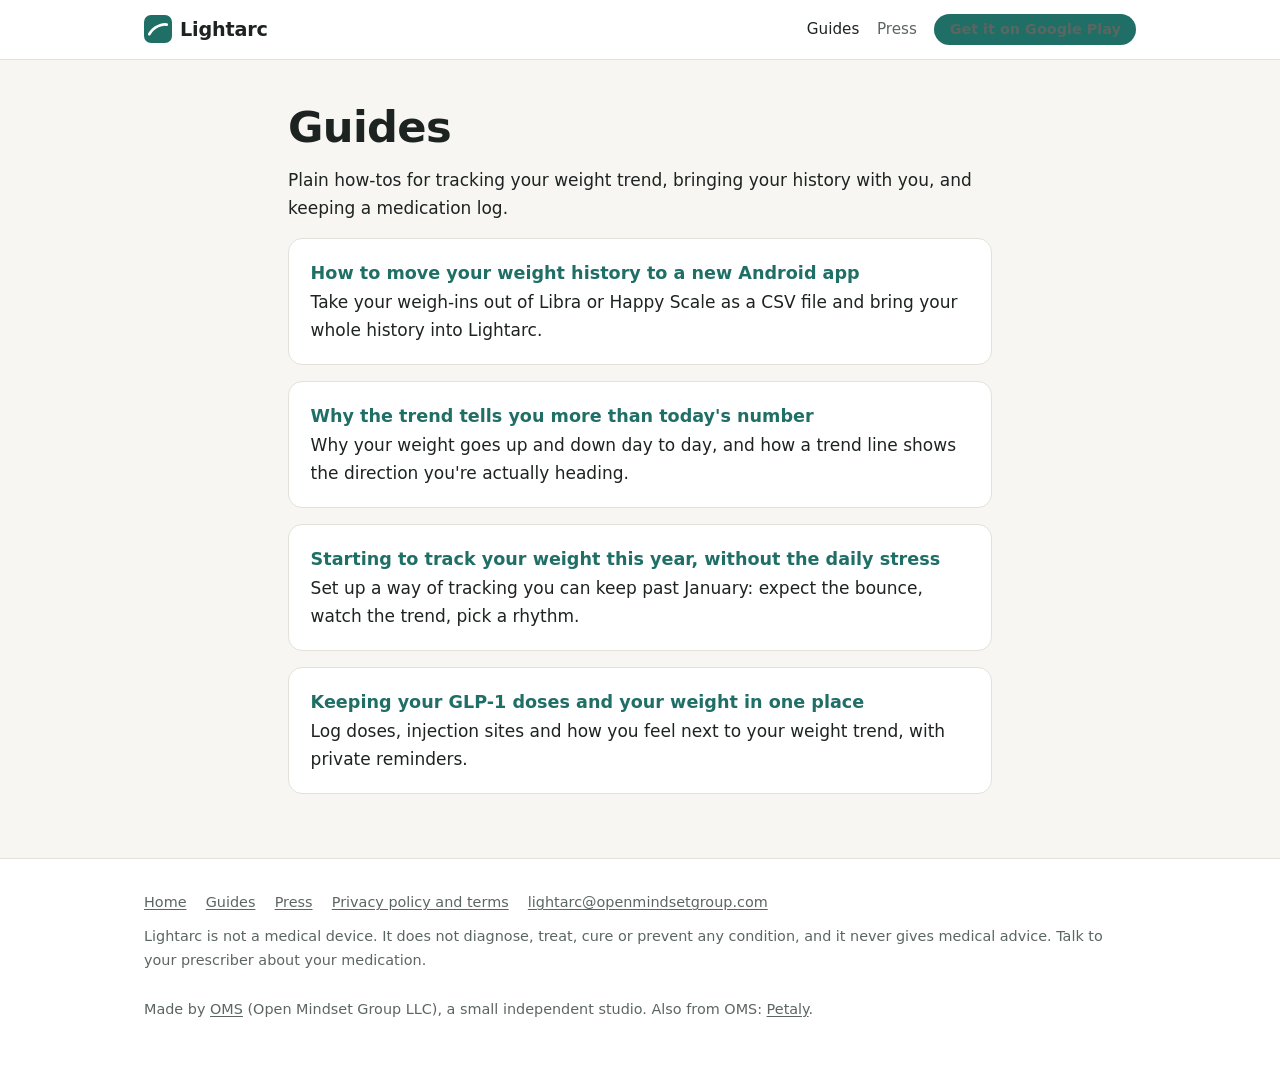
==== guides/index.html @ 8debecb7 "Lightarc site: home, four guides, press kit, CNAME for lightarc.app Plain HTML and CSS for GitHub Pa" ====
<!doctype html>
<html lang="en">
<head>
  <meta charset="utf-8">
  <meta name="viewport" content="width=device-width, initial-scale=1">
  <title>Guides | Lightarc</title>
  <meta name="description" content="How-tos for tracking your weight trend, moving your weight history to Android, and logging GLP-1 doses.">
  <link rel="canonical" href="https://lightarc.app/guides/">
  <meta property="og:type" content="website">
  <meta property="og:site_name" content="Lightarc">
  <meta property="og:title" content="Guides | Lightarc">
  <meta property="og:description" content="How-tos for tracking your weight trend, moving your weight history to Android, and logging GLP-1 doses.">
  <meta property="og:url" content="https://lightarc.app/guides/">
  <meta name="theme-color" content="#1f6f66">
  <link rel="icon" href="/assets/favicon.svg" type="image/svg+xml">
  <link rel="stylesheet" href="/assets/style.css">
</head>
<body>
  <a class="skip" href="#main">Skip to content</a>
  <header class="site-header">
    <div class="inner">
      <a class="wordmark" href="/"><svg viewBox="0 0 32 32" aria-hidden="true"><rect width="32" height="32" rx="8" fill="var(--accent)"/><path d="M6 22c5-9 15-12 20-11" fill="none" stroke="var(--on-accent)" stroke-width="3" stroke-linecap="round"/></svg>Lightarc</a>
      <nav class="site-nav" aria-label="Main">
        <a href="/guides/" aria-current="page">Guides</a>
        <a href="/press/">Press</a>
        <a class="button small" href="https://play.google.com/store/apps/details?id=com.omsgroup.lightarc">Get it on Google Play</a>
      </nav>
    </div>
  </header>
  <main id="main">
    <article class="article">
      <div class="wrap">
        <h1>Guides</h1>
        <p class="lede">Plain how-tos for tracking your weight trend, bringing your history with you, and keeping a medication log.</p>
        <ul class="guide-list">
          <li class="card"><a class="title" href="/guides/move-weight-history-to-android/">How to move your weight history to a new Android app</a><p>Take your weigh-ins out of Libra or Happy Scale as a CSV file and bring your whole history into Lightarc.</p></li>
          <li class="card"><a class="title" href="/guides/trend-vs-daily-number/">Why the trend tells you more than today&#x27;s number</a><p>Why your weight goes up and down day to day, and how a trend line shows the direction you&#x27;re actually heading.</p></li>
          <li class="card"><a class="title" href="/guides/new-year-tracking-start/">Starting to track your weight this year, without the daily stress</a><p>Set up a way of tracking you can keep past January: expect the bounce, watch the trend, pick a rhythm.</p></li>
          <li class="card"><a class="title" href="/guides/glp1-doses-and-weight-one-chart/">Keeping your GLP-1 doses and your weight in one place</a><p>Log doses, injection sites and how you feel next to your weight trend, with private reminders.</p></li>
        </ul>
      </div>
    </article>
  </main>
  <footer class="site-footer">
    <div class="wrap-wide">
      <nav aria-label="Footer">
        <a href="/">Home</a>
        <a href="/guides/">Guides</a>
        <a href="/press/">Press</a>
        <a href="https://openmindsetgroup.com/lightarc_terms.html">Privacy policy and terms</a>
        <a href="mailto:lightarc@openmindsetgroup.com">lightarc@openmindsetgroup.com</a>
      </nav>
      <p>Lightarc is not a medical device. It does not diagnose, treat, cure or prevent any condition, and it never gives medical advice. Talk to your prescriber about your medication.</p>
      <p>Made by <a href="https://openmindsetgroup.com">OMS</a> (Open Mindset Group LLC), a small independent studio. Also from OMS: <a href="https://petaly.app">Petaly</a>.</p>
    </div>
  </footer>
</body>
</html>
---- assets/style.css ----
/* Lightarc site styles. No build step, no external fonts. */

:root {
  --bg: #f7f6f2;
  --surface: #ffffff;
  --text: #1d2321;
  --muted: #5b6662;
  --line: #e3e1da;
  --accent: #1f6f66;
  --accent-strong: #165850;
  --accent-soft: #e2efec;
  --on-accent: #ffffff;
  --dot: #b9c4c0;
  --radius: 14px;
  --max: 46rem;
  --wide: 64rem;
  color-scheme: light dark;
}

@media (prefers-color-scheme: dark) {
  :root {
    --bg: #121615;
    --surface: #1a201e;
    --text: #e8ecea;
    --muted: #a3aeaa;
    --line: #2b3431;
    --accent: #6fc2b5;
    --accent-strong: #8fd3c8;
    --accent-soft: #1d2f2c;
    --on-accent: #0d1a18;
    --dot: #4b5753;
  }
}

* { box-sizing: border-box; }

html { -webkit-text-size-adjust: 100%; }

body {
  margin: 0;
  background: var(--bg);
  color: var(--text);
  font: 17px/1.65 system-ui, -apple-system, "Segoe UI", Roboto, "Helvetica Neue", Arial, sans-serif;
}

a { color: var(--accent); text-underline-offset: 0.15em; }
a:hover { color: var(--accent-strong); }

img, svg { max-width: 100%; height: auto; }

.skip {
  position: absolute; left: -999px; top: 0;
  background: var(--surface); padding: 0.5rem 1rem;
}
.skip:focus { left: 1rem; }

/* Header */
.site-header {
  border-bottom: 1px solid var(--line);
  background: var(--surface);
}
.site-header .inner {
  max-width: var(--wide); margin: 0 auto; padding: 0.85rem 1rem;
  display: flex; align-items: center; gap: 1rem; flex-wrap: wrap;
}
.wordmark {
  font-weight: 700; font-size: 1.2rem; letter-spacing: -0.01em;
  color: var(--text); text-decoration: none; margin-right: auto;
  display: inline-flex; align-items: center; gap: 0.5rem;
}
.wordmark svg { width: 28px; height: 28px; }
.site-nav { display: flex; gap: 1.1rem; align-items: center; flex-wrap: wrap; }
.site-nav a { color: var(--muted); text-decoration: none; font-size: 0.95rem; }
.site-nav a:hover, .site-nav a[aria-current="page"] { color: var(--text); }

/* Buttons */
.button {
  display: inline-block; background: var(--accent); color: var(--on-accent);
  text-decoration: none; font-weight: 600; border-radius: 999px;
  padding: 0.7rem 1.3rem; line-height: 1.2;
}
.button:hover { background: var(--accent-strong); color: var(--on-accent); }
.button.small { padding: 0.45rem 0.95rem; font-size: 0.9rem; }

/* Layout */
main { display: block; }
.wrap { max-width: var(--max); margin: 0 auto; padding: 0 1rem; }
.wrap-wide { max-width: var(--wide); margin: 0 auto; padding: 0 1rem; }

h1, h2, h3 { line-height: 1.25; letter-spacing: -0.015em; }
h1 { font-size: clamp(1.9rem, 5vw, 2.7rem); margin: 0 0 0.75rem; }
h2 { font-size: 1.35rem; margin: 2.2rem 0 0.6rem; }
h3 { font-size: 1.1rem; margin: 1.6rem 0 0.4rem; }
p, ul, ol { margin: 0 0 1rem; }
li { margin-bottom: 0.35rem; }

/* Home hero */
.hero { padding: 3.5rem 0 2.5rem; }
.hero .wrap-wide { display: grid; gap: 2rem; align-items: center; }
@media (min-width: 820px) {
  .hero .wrap-wide { grid-template-columns: 1.1fr 1fr; }
}
.hero .lede { font-size: 1.15rem; color: var(--muted); max-width: 34rem; }
.hero .badges { display: flex; flex-wrap: wrap; gap: 0.5rem; margin: 1.25rem 0 1.5rem; padding: 0; list-style: none; }
.hero .badges li {
  margin: 0; background: var(--accent-soft); color: var(--text);
  border-radius: 999px; padding: 0.25rem 0.8rem; font-size: 0.9rem;
}
.trend-art {
  background: var(--surface); border: 1px solid var(--line);
  border-radius: var(--radius); padding: 1.25rem;
}
.trend-art .dots circle { fill: var(--dot); }
.trend-art .line { fill: none; stroke: var(--accent); stroke-width: 4; stroke-linecap: round; }
.trend-art figcaption { color: var(--muted); font-size: 0.85rem; margin-top: 0.5rem; }

/* Feature grid */
.features { padding: 1rem 0 2.5rem; }
.grid { display: grid; gap: 1rem; }
@media (min-width: 720px) { .grid { grid-template-columns: repeat(2, 1fr); } }
.card {
  background: var(--surface); border: 1px solid var(--line);
  border-radius: var(--radius); padding: 1.25rem 1.35rem;
}
.card h2, .card h3 { margin-top: 0; font-size: 1.15rem; }
.card ul { padding-left: 1.15rem; margin-bottom: 0; }
.card p:last-child { margin-bottom: 0; }
.card a.more { font-weight: 600; text-decoration: none; }

.band { padding: 2.5rem 0; border-top: 1px solid var(--line); }
.center { text-align: center; }
.note { color: var(--muted); font-size: 0.92rem; }

/* Articles (guides, press) */
.article { padding: 2.5rem 0 3rem; }
.article .crumbs { font-size: 0.9rem; color: var(--muted); margin-bottom: 1rem; }
.article .crumbs a { color: var(--muted); }
.article table { border-collapse: collapse; width: 100%; margin: 0 0 1.25rem; font-size: 0.95rem; }
.article th, .article td { border-bottom: 1px solid var(--line); padding: 0.55rem 0.5rem; text-align: left; vertical-align: top; }
.article td:first-child { color: var(--muted); white-space: nowrap; }
.article code { background: var(--accent-soft); padding: 0.05rem 0.35rem; border-radius: 6px; font-size: 0.92em; }
.article .cta { margin: 1.5rem 0 0; }
.article blockquote {
  margin: 0 0 1rem; padding: 0.25rem 1rem; border-left: 3px solid var(--accent);
  color: var(--muted);
}
.article td { overflow-wrap: anywhere; }

.guide-list { list-style: none; padding: 0; display: grid; gap: 1rem; }
.guide-list li { margin: 0; }
.guide-list a.title { font-weight: 600; font-size: 1.1rem; text-decoration: none; }

/* Footer */
.site-footer { border-top: 1px solid var(--line); background: var(--surface); padding: 2rem 0; font-size: 0.9rem; color: var(--muted); }
.site-footer .wrap-wide { display: grid; gap: 0.6rem; }
.site-footer a { color: var(--muted); }
.site-footer nav { display: flex; flex-wrap: wrap; gap: 0.4rem 1.2rem; }
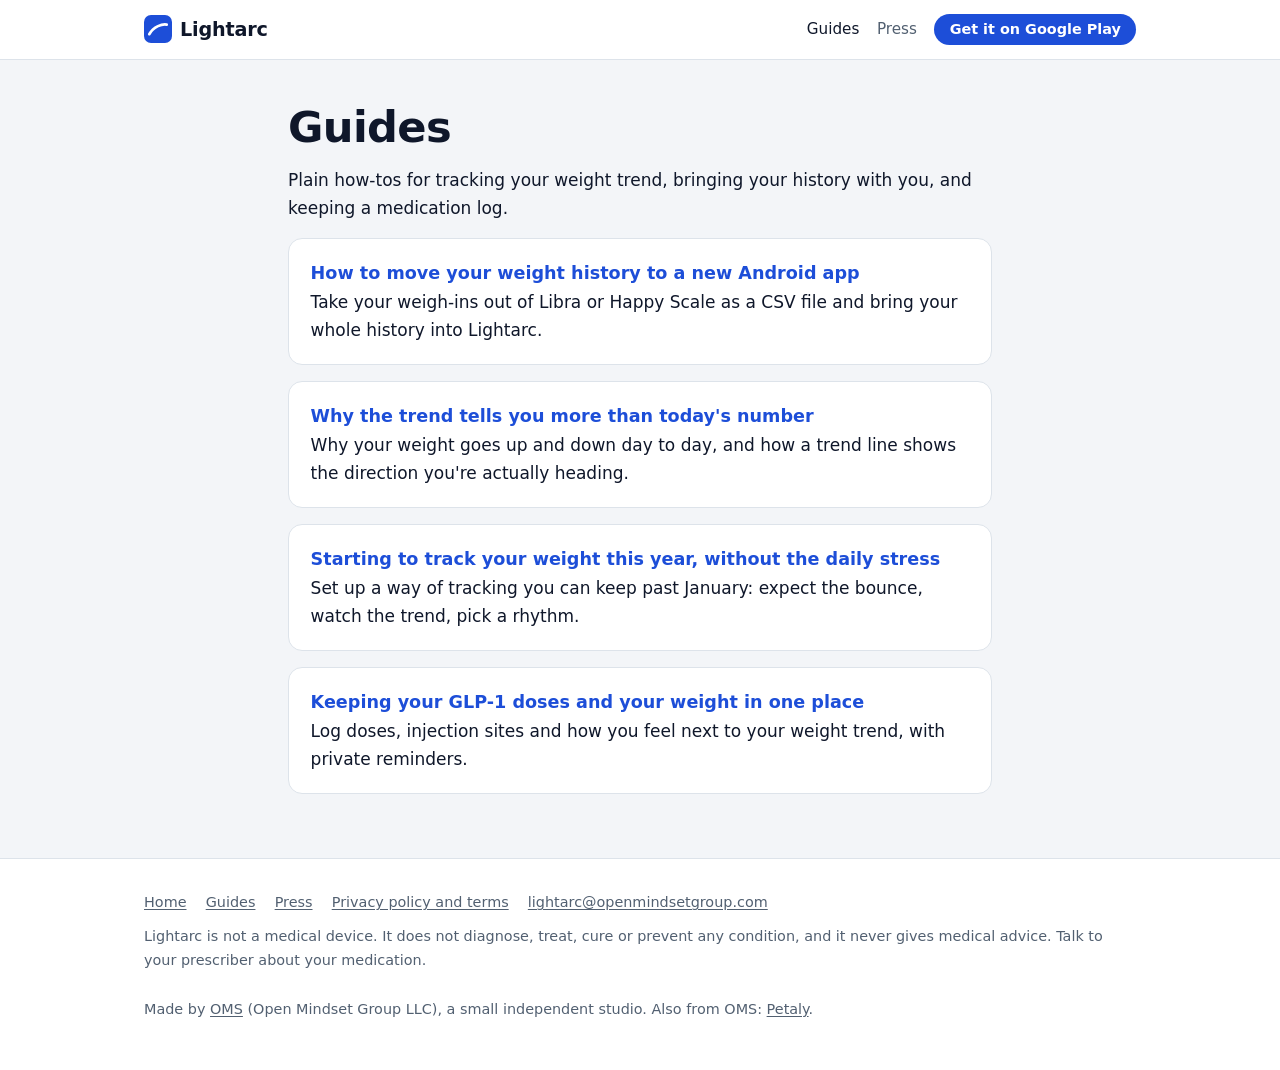
==== commit 650c951e: "Blue and grey palette; fix header Play button contrast The header nav's link color overrode the butt" ====
--- a/guides/index.html
+++ b/guides/index.html
@@ -11,7 +11,7 @@
   <meta property="og:title" content="Guides | Lightarc">
   <meta property="og:description" content="How-tos for tracking your weight trend, moving your weight history to Android, and logging GLP-1 doses.">
   <meta property="og:url" content="https://lightarc.app/guides/">
-  <meta name="theme-color" content="#1f6f66">
+  <meta name="theme-color" content="#1d4ed8">
   <link rel="icon" href="/assets/favicon.svg" type="image/svg+xml">
   <link rel="stylesheet" href="/assets/style.css">
 </head>
--- a/assets/style.css
+++ b/assets/style.css
@@ -1,16 +1,16 @@
 /* Lightarc site styles. No build step, no external fonts. */
 
 :root {
-  --bg: #f7f6f2;
+  --bg: #f3f5f8;
   --surface: #ffffff;
-  --text: #1d2321;
-  --muted: #5b6662;
-  --line: #e3e1da;
-  --accent: #1f6f66;
-  --accent-strong: #165850;
-  --accent-soft: #e2efec;
+  --text: #0f172a;
+  --muted: #526071;
+  --line: #dde3ea;
+  --accent: #1d4ed8;
+  --accent-strong: #1e40af;
+  --accent-soft: #e6edfb;
   --on-accent: #ffffff;
-  --dot: #b9c4c0;
+  --dot: #b4bfcc;
   --radius: 14px;
   --max: 46rem;
   --wide: 64rem;
@@ -19,16 +19,16 @@
 
 @media (prefers-color-scheme: dark) {
   :root {
-    --bg: #121615;
-    --surface: #1a201e;
-    --text: #e8ecea;
-    --muted: #a3aeaa;
-    --line: #2b3431;
-    --accent: #6fc2b5;
-    --accent-strong: #8fd3c8;
-    --accent-soft: #1d2f2c;
-    --on-accent: #0d1a18;
-    --dot: #4b5753;
+    --bg: #0b0e13;
+    --surface: #131820;
+    --text: #e6ebf2;
+    --muted: #9aa6b5;
+    --line: #232b36;
+    --accent: #5b9dff;
+    --accent-strong: #84b5ff;
+    --accent-soft: #17243a;
+    --on-accent: #07101f;
+    --dot: #3d4756;
   }
 }
 
@@ -72,6 +72,7 @@
 .site-nav { display: flex; gap: 1.1rem; align-items: center; flex-wrap: wrap; }
 .site-nav a { color: var(--muted); text-decoration: none; font-size: 0.95rem; }
 .site-nav a:hover, .site-nav a[aria-current="page"] { color: var(--text); }
+.site-nav a.button, .site-nav a.button:hover { color: var(--on-accent); }
 
 /* Buttons */
 .button {
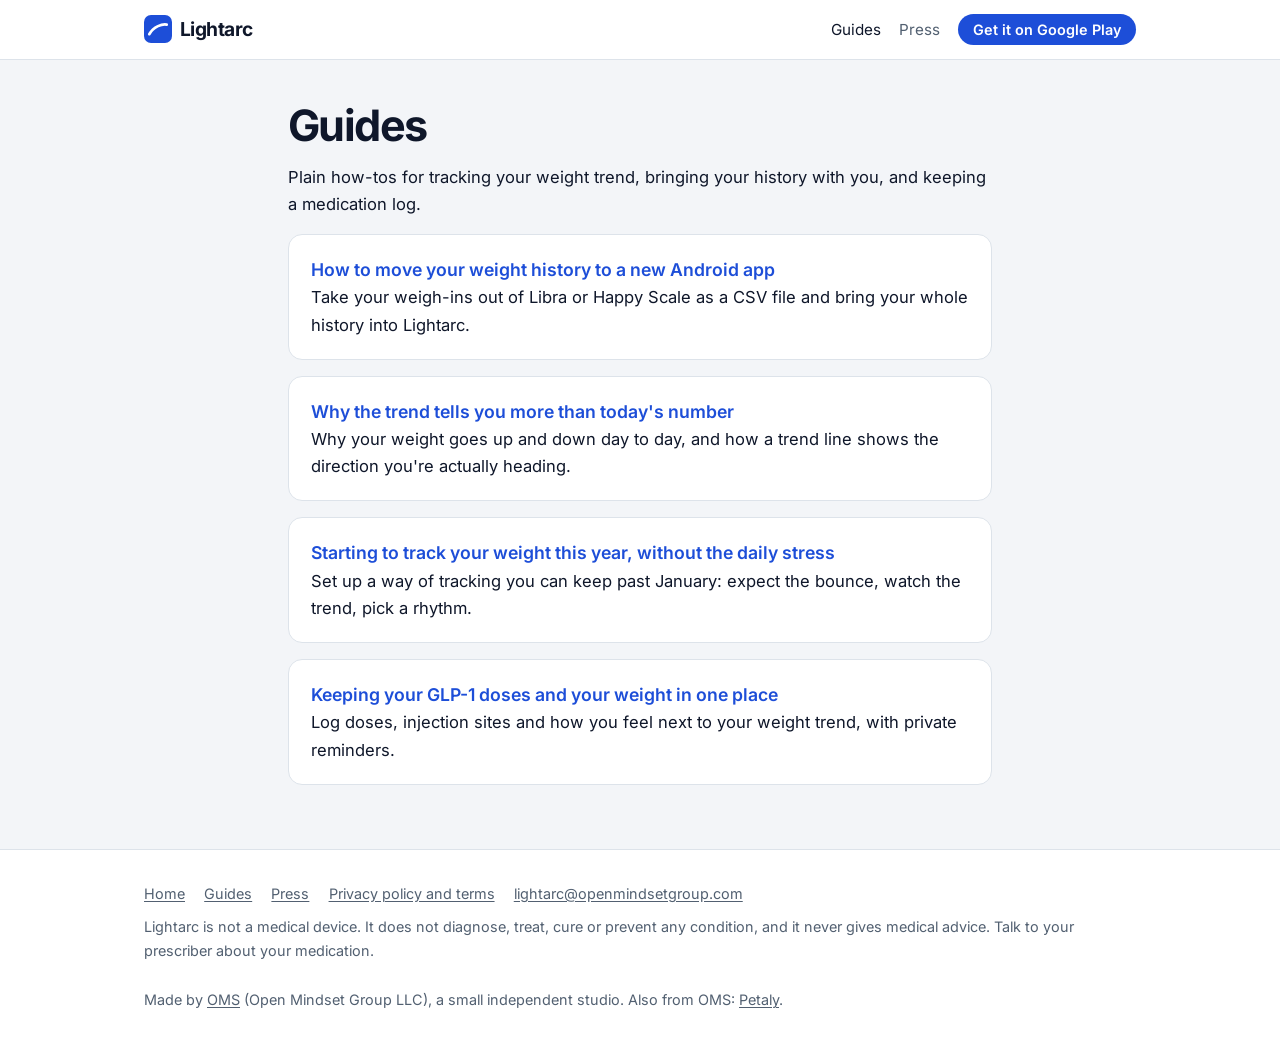
==== commit 92c125a5: "Self-host Inter as the site font, tighter heading tracking Co-Authored-By: Claude Opus 5.5 <noreply@" ====
--- a/guides/index.html
+++ b/guides/index.html
@@ -13,6 +13,7 @@
   <meta property="og:url" content="https://lightarc.app/guides/">
   <meta name="theme-color" content="#1d4ed8">
   <link rel="icon" href="/assets/favicon.svg" type="image/svg+xml">
+  <link rel="preload" href="/assets/fonts/inter-latin-var.woff2" as="font" type="font/woff2" crossorigin>
   <link rel="stylesheet" href="/assets/style.css">
 </head>
 <body>
--- a/assets/style.css
+++ b/assets/style.css
@@ -1,4 +1,13 @@
-/* Lightarc site styles. No build step, no external fonts. */
+/* Lightarc site styles. No build step. Inter is self-hosted (SIL OFL, see fonts/Inter-LICENSE.txt), so no third-party font requests. */
+
+@font-face {
+  font-family: "Inter";
+  font-style: normal;
+  font-display: swap;
+  font-weight: 100 900;
+  src: url("/assets/fonts/inter-latin-var.woff2") format("woff2-variations"), url("/assets/fonts/inter-latin-var.woff2") format("woff2");
+  unicode-range: U+0000-00FF, U+0131, U+0152-0153, U+02BB-02BC, U+02C6, U+02DA, U+02DC, U+0304, U+0308, U+0329, U+2000-206F, U+20AC, U+2122, U+2191, U+2193, U+2212, U+2215, U+FEFF, U+FFFD;
+}
 
 :root {
   --bg: #f3f5f8;
@@ -40,7 +49,10 @@
   margin: 0;
   background: var(--bg);
   color: var(--text);
-  font: 17px/1.65 system-ui, -apple-system, "Segoe UI", Roboto, "Helvetica Neue", Arial, sans-serif;
+  font: 16.5px/1.65 "Inter", system-ui, -apple-system, "Segoe UI", Roboto, "Helvetica Neue", Arial, sans-serif;
+  font-feature-settings: "cv11", "ss01";
+  -webkit-font-smoothing: antialiased;
+  -moz-osx-font-smoothing: grayscale;
 }
 
 a { color: var(--accent); text-underline-offset: 0.15em; }
@@ -64,7 +76,7 @@
   display: flex; align-items: center; gap: 1rem; flex-wrap: wrap;
 }
 .wordmark {
-  font-weight: 700; font-size: 1.2rem; letter-spacing: -0.01em;
+  font-weight: 700; font-size: 1.2rem; letter-spacing: -0.03em;
   color: var(--text); text-decoration: none; margin-right: auto;
   display: inline-flex; align-items: center; gap: 0.5rem;
 }
@@ -88,7 +100,8 @@
 .wrap { max-width: var(--max); margin: 0 auto; padding: 0 1rem; }
 .wrap-wide { max-width: var(--wide); margin: 0 auto; padding: 0 1rem; }
 
-h1, h2, h3 { line-height: 1.25; letter-spacing: -0.015em; }
+h1, h2, h3 { line-height: 1.2; letter-spacing: -0.025em; font-weight: 650; }
+h1 { letter-spacing: -0.035em; font-weight: 700; }
 h1 { font-size: clamp(1.9rem, 5vw, 2.7rem); margin: 0 0 0.75rem; }
 h2 { font-size: 1.35rem; margin: 2.2rem 0 0.6rem; }
 h3 { font-size: 1.1rem; margin: 1.6rem 0 0.4rem; }
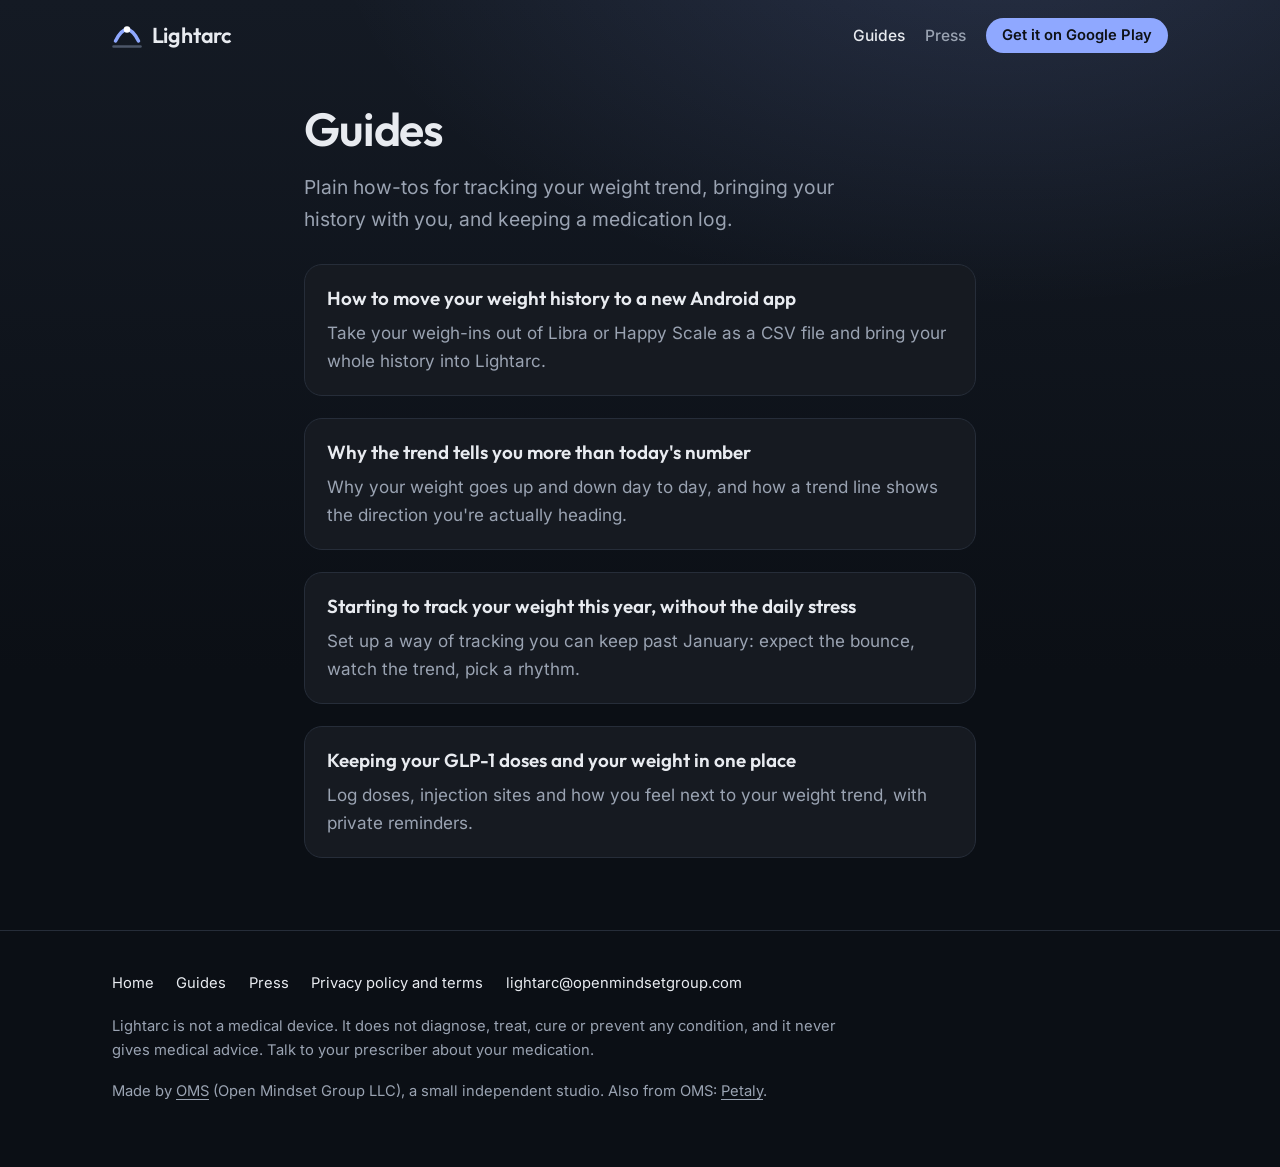
==== commit 286ffabb: "Restyle site to match the Play Store graphics Dark navy and periwinkle, Outfit headlines (self-hoste" ====
--- a/guides/index.html
+++ b/guides/index.html
@@ -11,16 +11,17 @@
   <meta property="og:title" content="Guides | Lightarc">
   <meta property="og:description" content="How-tos for tracking your weight trend, moving your weight history to Android, and logging GLP-1 doses.">
   <meta property="og:url" content="https://lightarc.app/guides/">
-  <meta name="theme-color" content="#1d4ed8">
+  <meta name="theme-color" content="#141a24">
   <link rel="icon" href="/assets/favicon.svg" type="image/svg+xml">
   <link rel="preload" href="/assets/fonts/inter-latin-var.woff2" as="font" type="font/woff2" crossorigin>
+  <link rel="preload" href="/assets/fonts/outfit-latin-var.woff2" as="font" type="font/woff2" crossorigin>
   <link rel="stylesheet" href="/assets/style.css">
 </head>
 <body>
   <a class="skip" href="#main">Skip to content</a>
   <header class="site-header">
     <div class="inner">
-      <a class="wordmark" href="/"><svg viewBox="0 0 32 32" aria-hidden="true"><rect width="32" height="32" rx="8" fill="var(--accent)"/><path d="M6 22c5-9 15-12 20-11" fill="none" stroke="var(--on-accent)" stroke-width="3" stroke-linecap="round"/></svg>Lightarc</a>
+      <a class="wordmark" href="/"><svg viewBox="24 22 60 60" aria-hidden="true"><path d="M31 64 Q54 18 77 64" fill="none" stroke="#8FA8FF" stroke-width="7" stroke-linecap="round"/><path d="M27 75 H81" stroke="#4C5668" stroke-width="5" stroke-linecap="round"/><circle cx="54" cy="41" r="6.5" fill="#fff"/></svg>Lightarc</a>
       <nav class="site-nav" aria-label="Main">
         <a href="/guides/" aria-current="page">Guides</a>
         <a href="/press/">Press</a>
--- a/assets/style.css
+++ b/assets/style.css
@@ -1,171 +1,210 @@
-/* Lightarc site styles. No build step. Inter is self-hosted (SIL OFL, see fonts/Inter-LICENSE.txt), so no third-party font requests. */
-
+/* Lightarc site. Matches the Play Store graphics: navy, periwinkle, Outfit headlines, Inter body. */
 @font-face {
   font-family: "Inter";
+  src: url("/assets/fonts/inter-latin-var.woff2") format("woff2");
+  font-weight: 100 900;
   font-style: normal;
   font-display: swap;
+}
+@font-face {
+  font-family: "Outfit";
+  src: url("/assets/fonts/outfit-latin-var.woff2") format("woff2");
   font-weight: 100 900;
-  src: url("/assets/fonts/inter-latin-var.woff2") format("woff2-variations"), url("/assets/fonts/inter-latin-var.woff2") format("woff2");
-  unicode-range: U+0000-00FF, U+0131, U+0152-0153, U+02BB-02BC, U+02C6, U+02DA, U+02DC, U+0304, U+0308, U+0329, U+2000-206F, U+20AC, U+2122, U+2191, U+2193, U+2212, U+2215, U+FEFF, U+FFFD;
+  font-style: normal;
+  font-display: swap;
 }
 
 :root {
-  --bg: #f3f5f8;
-  --surface: #ffffff;
-  --text: #0f172a;
-  --muted: #526071;
-  --line: #dde3ea;
-  --accent: #1d4ed8;
-  --accent-strong: #1e40af;
-  --accent-soft: #e6edfb;
-  --on-accent: #ffffff;
-  --dot: #b4bfcc;
-  --radius: 14px;
-  --max: 46rem;
-  --wide: 64rem;
-  color-scheme: light dark;
-}
-
-@media (prefers-color-scheme: dark) {
-  :root {
-    --bg: #0b0e13;
-    --surface: #131820;
-    --text: #e6ebf2;
-    --muted: #9aa6b5;
-    --line: #232b36;
-    --accent: #5b9dff;
-    --accent-strong: #84b5ff;
-    --accent-soft: #17243a;
-    --on-accent: #07101f;
-    --dot: #3d4756;
-  }
+  color-scheme: dark;
+  --bg: #0b0f15;
+  --bg-top: #141a24;
+  --surface: #161a21;
+  --surface-2: #1c222c;
+  --text: #e8ebf0;
+  --muted: #9aa3b2;
+  --line: #262d39;
+  --accent: #8fa8ff;
+  --accent-strong: #b3c4ff;
+  --accent-soft: rgba(143, 168, 255, 0.12);
+  --on-accent: #0e1116;
+  --slate: #4c5668;
+  --radius: 18px;
+  --max: 44rem;
+  --wide: 68rem;
+  --display: "Outfit", "Inter", system-ui, sans-serif;
 }
 
 * { box-sizing: border-box; }
-
 html { -webkit-text-size-adjust: 100%; }
-
 body {
   margin: 0;
-  background: var(--bg);
+  min-height: 100vh;
+  font-family: "Inter", system-ui, -apple-system, "Segoe UI", Roboto, sans-serif;
+  font-size: 1.0625rem;
+  line-height: 1.65;
   color: var(--text);
-  font: 16.5px/1.65 "Inter", system-ui, -apple-system, "Segoe UI", Roboto, "Helvetica Neue", Arial, sans-serif;
-  font-feature-settings: "cv11", "ss01";
-  -webkit-font-smoothing: antialiased;
-  -moz-osx-font-smoothing: grayscale;
-}
-
-a { color: var(--accent); text-underline-offset: 0.15em; }
+  background:
+    radial-gradient(60rem 36rem at 78% -6rem, rgba(143, 168, 255, 0.16), transparent 70%),
+    linear-gradient(180deg, var(--bg-top) 0, var(--bg) 42rem) no-repeat,
+    var(--bg);
+}
+img { max-width: 100%; height: auto; }
+a { color: var(--accent); text-underline-offset: 0.18em; text-decoration-thickness: 1px; }
 a:hover { color: var(--accent-strong); }
-
-img, svg { max-width: 100%; height: auto; }
-
-.skip {
-  position: absolute; left: -999px; top: 0;
-  background: var(--surface); padding: 0.5rem 1rem;
-}
-.skip:focus { left: 1rem; }
+:focus-visible { outline: 2px solid var(--accent); outline-offset: 3px; border-radius: 6px; }
+::selection { background: rgba(143, 168, 255, 0.35); }
+
+.skip { position: absolute; left: -999px; top: 0; }
+.skip:focus { left: 1rem; top: 1rem; z-index: 10; background: var(--accent); color: var(--on-accent); padding: 0.5rem 0.9rem; border-radius: 999px; }
 
 /* Header */
-.site-header {
-  border-bottom: 1px solid var(--line);
-  background: var(--surface);
-}
 .site-header .inner {
-  max-width: var(--wide); margin: 0 auto; padding: 0.85rem 1rem;
-  display: flex; align-items: center; gap: 1rem; flex-wrap: wrap;
+  max-width: var(--wide); margin: 0 auto; padding: 1.1rem 1rem;
+  display: flex; align-items: center; justify-content: space-between; gap: 1rem; flex-wrap: wrap;
 }
 .wordmark {
-  font-weight: 700; font-size: 1.2rem; letter-spacing: -0.03em;
-  color: var(--text); text-decoration: none; margin-right: auto;
-  display: inline-flex; align-items: center; gap: 0.5rem;
-}
-.wordmark svg { width: 28px; height: 28px; }
-.site-nav { display: flex; gap: 1.1rem; align-items: center; flex-wrap: wrap; }
-.site-nav a { color: var(--muted); text-decoration: none; font-size: 0.95rem; }
-.site-nav a:hover, .site-nav a[aria-current="page"] { color: var(--text); }
-.site-nav a.button, .site-nav a.button:hover { color: var(--on-accent); }
+  display: inline-flex; align-items: center; gap: 0.6rem;
+  font-family: var(--display); font-weight: 600; font-size: 1.35rem; letter-spacing: -0.01em;
+  color: var(--text); text-decoration: none;
+}
+.wordmark svg { width: 30px; height: 30px; flex: none; }
+.wordmark:hover { color: var(--text); }
+.site-nav { display: flex; align-items: center; gap: 1.25rem; flex-wrap: wrap; }
+.site-nav a:not(.button) { color: var(--muted); text-decoration: none; font-weight: 500; font-size: 0.97rem; }
+.site-nav a:not(.button):hover, .site-nav a[aria-current="page"] { color: var(--text); }
 
 /* Buttons */
 .button {
-  display: inline-block; background: var(--accent); color: var(--on-accent);
-  text-decoration: none; font-weight: 600; border-radius: 999px;
-  padding: 0.7rem 1.3rem; line-height: 1.2;
-}
-.button:hover { background: var(--accent-strong); color: var(--on-accent); }
-.button.small { padding: 0.45rem 0.95rem; font-size: 0.9rem; }
+  display: inline-flex; align-items: center; justify-content: center; gap: 0.5rem;
+  background: var(--accent); color: var(--on-accent);
+  font-weight: 600; text-decoration: none;
+  padding: 0.85rem 1.4rem; border-radius: 999px; line-height: 1.2;
+  box-shadow: 0 8px 28px -10px rgba(143, 168, 255, 0.6);
+  transition: background 0.15s ease, transform 0.15s ease;
+}
+.button:hover { background: var(--accent-strong); color: var(--on-accent); transform: translateY(-1px); }
+.button.small { padding: 0.55rem 1rem; font-size: 0.92rem; box-shadow: none; }
 
 /* Layout */
-main { display: block; }
 .wrap { max-width: var(--max); margin: 0 auto; padding: 0 1rem; }
 .wrap-wide { max-width: var(--wide); margin: 0 auto; padding: 0 1rem; }
 
-h1, h2, h3 { line-height: 1.2; letter-spacing: -0.025em; font-weight: 650; }
-h1 { letter-spacing: -0.035em; font-weight: 700; }
-h1 { font-size: clamp(1.9rem, 5vw, 2.7rem); margin: 0 0 0.75rem; }
-h2 { font-size: 1.35rem; margin: 2.2rem 0 0.6rem; }
-h3 { font-size: 1.1rem; margin: 1.6rem 0 0.4rem; }
-p, ul, ol { margin: 0 0 1rem; }
-li { margin-bottom: 0.35rem; }
-
-/* Home hero */
-.hero { padding: 3.5rem 0 2.5rem; }
-.hero .wrap-wide { display: grid; gap: 2rem; align-items: center; }
-@media (min-width: 820px) {
-  .hero .wrap-wide { grid-template-columns: 1.1fr 1fr; }
-}
-.hero .lede { font-size: 1.15rem; color: var(--muted); max-width: 34rem; }
-.hero .badges { display: flex; flex-wrap: wrap; gap: 0.5rem; margin: 1.25rem 0 1.5rem; padding: 0; list-style: none; }
-.hero .badges li {
-  margin: 0; background: var(--accent-soft); color: var(--text);
-  border-radius: 999px; padding: 0.25rem 0.8rem; font-size: 0.9rem;
-}
-.trend-art {
-  background: var(--surface); border: 1px solid var(--line);
-  border-radius: var(--radius); padding: 1.25rem;
-}
-.trend-art .dots circle { fill: var(--dot); }
-.trend-art .line { fill: none; stroke: var(--accent); stroke-width: 4; stroke-linecap: round; }
-.trend-art figcaption { color: var(--muted); font-size: 0.85rem; margin-top: 0.5rem; }
-
-/* Feature grid */
-.features { padding: 1rem 0 2.5rem; }
-.grid { display: grid; gap: 1rem; }
-@media (min-width: 720px) { .grid { grid-template-columns: repeat(2, 1fr); } }
+h1, h2, h3 { font-family: var(--display); font-weight: 600; line-height: 1.15; letter-spacing: -0.015em; text-wrap: balance; }
+h1 { font-size: clamp(2.2rem, 5.4vw, 3.6rem); margin: 0 0 1rem; letter-spacing: -0.025em; }
+h2 { font-size: clamp(1.5rem, 3vw, 2rem); margin: 2.4rem 0 0.75rem; }
+h3 { font-size: 1.22rem; margin: 0 0 0.45rem; }
+p { margin: 0 0 1rem; }
+
+/* Hero */
+.hero { padding: 2.5rem 0 3.5rem; }
+.hero .wrap-wide { display: grid; gap: 2.5rem; align-items: center; }
+@media (min-width: 860px) {
+  .hero { padding: 4rem 0 5rem; }
+  .hero .wrap-wide { grid-template-columns: 1.15fr 0.85fr; gap: 3rem; }
+}
+.lede { font-size: 1.2rem; color: var(--muted); max-width: 34rem; }
+.badges { list-style: none; padding: 0; margin: 1.4rem 0 1.6rem; display: flex; flex-wrap: wrap; gap: 0.5rem; }
+.badges li {
+  font-size: 0.9rem; font-weight: 500; color: var(--text);
+  padding: 0.35rem 0.85rem; border-radius: 999px;
+  background: var(--accent-soft); border: 1px solid rgba(143, 168, 255, 0.22);
+}
+.note { color: var(--muted); font-size: 0.95rem; margin-top: 0.9rem; }
+
+/* Phone frames (Pixel 9 proportions) */
+.phone {
+  position: relative; margin: 0; width: 100%; max-width: 19rem;
+  padding: 9px; border-radius: 40px;
+  background: linear-gradient(160deg, #2a313d, #12161c 55%);
+  box-shadow: 0 0 0 1px #343c4a, 0 40px 80px -30px rgba(0, 0, 0, 0.8), 0 0 120px -30px rgba(143, 168, 255, 0.35);
+}
+.phone img { display: block; width: 100%; aspect-ratio: 1080 / 2424; border-radius: 31px; background: #0e1116; }
+.hero-art { position: relative; display: flex; justify-content: center; }
+.hero-art .curve { position: absolute; inset: auto -10% 12% -10%; width: 120%; height: auto; pointer-events: none; }
+.hero-art .phone { z-index: 1; }
+.hero-art figcaption, .shots figcaption { color: var(--muted); font-size: 0.88rem; text-align: center; margin-top: 0.9rem; }
+
+.shots { display: grid; gap: 1.75rem; grid-template-columns: repeat(3, minmax(0, 1fr)); margin-top: 2rem; }
+.shots figure { margin: 0; display: flex; flex-direction: column; align-items: center; }
+.shots .phone { max-width: 15rem; border-radius: 34px; padding: 7px; }
+.shots .phone img { border-radius: 27px; }
+@media (max-width: 719px) {
+  .shots { grid-template-columns: none; grid-auto-flow: column; grid-auto-columns: 62%; overflow-x: auto; scroll-snap-type: x mandatory; padding-bottom: 0.5rem; margin-inline: -1rem; padding-inline: 1rem; }
+  .shots figure { scroll-snap-align: center; }
+}
+
+/* Sections */
+.features { padding: 1rem 0 3rem; }
+.features .grid { display: grid; gap: 1rem; margin-top: 1.5rem; }
+@media (min-width: 720px) { .features .grid { grid-template-columns: 1fr 1fr; } }
 .card {
   background: var(--surface); border: 1px solid var(--line);
-  border-radius: var(--radius); padding: 1.25rem 1.35rem;
-}
-.card h2, .card h3 { margin-top: 0; font-size: 1.15rem; }
-.card ul { padding-left: 1.15rem; margin-bottom: 0; }
+  border-radius: var(--radius); padding: 1.5rem;
+}
 .card p:last-child { margin-bottom: 0; }
-.card a.more { font-weight: 600; text-decoration: none; }
-
-.band { padding: 2.5rem 0; border-top: 1px solid var(--line); }
+.card p { color: var(--muted); }
+.card h3 { color: var(--text); }
+.card .icon { width: 36px; height: 36px; border-radius: 10px; background: var(--accent-soft); display: grid; place-items: center; margin-bottom: 0.9rem; }
+.card .icon svg { width: 20px; height: 20px; }
+
+.band { padding: 3.5rem 0; border-top: 1px solid var(--line); }
+.band.alt { background: linear-gradient(180deg, rgba(22, 26, 33, 0.7), rgba(22, 26, 33, 0)); }
+.band ul { padding-left: 1.2rem; }
+.band li { margin-bottom: 0.35rem; }
+.band li::marker { color: var(--accent); }
 .center { text-align: center; }
-.note { color: var(--muted); font-size: 0.92rem; }
-
-/* Articles (guides, press) */
-.article { padding: 2.5rem 0 3rem; }
-.article .crumbs { font-size: 0.9rem; color: var(--muted); margin-bottom: 1rem; }
-.article .crumbs a { color: var(--muted); }
-.article table { border-collapse: collapse; width: 100%; margin: 0 0 1.25rem; font-size: 0.95rem; }
-.article th, .article td { border-bottom: 1px solid var(--line); padding: 0.55rem 0.5rem; text-align: left; vertical-align: top; }
-.article td:first-child { color: var(--muted); white-space: nowrap; }
-.article code { background: var(--accent-soft); padding: 0.05rem 0.35rem; border-radius: 6px; font-size: 0.92em; }
-.article .cta { margin: 1.5rem 0 0; }
-.article blockquote {
-  margin: 0 0 1rem; padding: 0.25rem 1rem; border-left: 3px solid var(--accent);
-  color: var(--muted);
-}
-.article td { overflow-wrap: anywhere; }
-
-.guide-list { list-style: none; padding: 0; display: grid; gap: 1rem; }
-.guide-list li { margin: 0; }
-.guide-list a.title { font-weight: 600; font-size: 1.1rem; text-decoration: none; }
+.eyebrow { font-size: 0.8rem; font-weight: 600; letter-spacing: 0.12em; text-transform: uppercase; color: var(--accent); margin: 0 0 0.5rem; }
+.section-head { max-width: 40rem; }
+.section-head h2 { margin-top: 0; }
+.section-head p { color: var(--muted); }
+
+/* Articles (guides, press, 404) */
+.article { padding: 2rem 0 4rem; }
+.article h1 { font-size: clamp(2rem, 4.6vw, 2.9rem); }
+.article h2 { padding-top: 0.25rem; }
+.article li { margin-bottom: 0.45rem; }
+.article li::marker { color: var(--accent); }
+.article strong { color: #fff; font-weight: 600; }
+.article .crumbs { font-size: 0.92rem; margin-bottom: 1.2rem; }
+.article .crumbs a { color: var(--muted); text-decoration: none; }
+.article .crumbs a::before { content: "← "; }
+.article .crumbs a:hover { color: var(--text); }
+.article table { width: 100%; border-collapse: collapse; margin: 1rem 0 1.5rem; font-size: 0.97rem; background: var(--surface); border-radius: 14px; overflow: hidden; border: 1px solid var(--line); }
+.article th, .article td { text-align: left; vertical-align: top; padding: 0.7rem 0.95rem; border-bottom: 1px solid var(--line); }
+.article tr:last-child td { border-bottom: 0; }
+.article td:first-child { color: var(--muted); white-space: nowrap; width: 1%; }
+.article td a { word-break: break-word; }
+.article code { font-size: 0.9em; background: var(--surface-2); padding: 0.1em 0.35em; border-radius: 6px; }
+.article blockquote { margin: 1.2rem 0; padding: 0.2rem 1.1rem; border-left: 3px solid var(--accent); color: var(--muted); }
+.article .cta { margin: 2rem 0 0; padding: 1.5rem; background: var(--surface); border: 1px solid var(--line); border-radius: var(--radius); text-align: center; }
+
+.guide-list { list-style: none; padding: 0; margin: 1.75rem 0 0; display: grid; gap: 0.9rem; }
+.guide-list .card { padding: 1.25rem 1.4rem; transition: border-color 0.15s ease, background 0.15s ease; position: relative; }
+.guide-list .card:hover { border-color: rgba(143, 168, 255, 0.45); background: var(--surface-2); }
+.guide-list .title { font-family: var(--display); font-weight: 600; font-size: 1.18rem; color: var(--text); text-decoration: none; line-height: 1.3; }
+.guide-list .title::after { content: ""; position: absolute; inset: 0; }
+.guide-list p { margin: 0.4rem 0 0; }
+@media (min-width: 720px) { .guides-grid { grid-template-columns: 1fr 1fr; } }
 
 /* Footer */
-.site-footer { border-top: 1px solid var(--line); background: var(--surface); padding: 2rem 0; font-size: 0.9rem; color: var(--muted); }
-.site-footer .wrap-wide { display: grid; gap: 0.6rem; }
-.site-footer a { color: var(--muted); }
-.site-footer nav { display: flex; flex-wrap: wrap; gap: 0.4rem 1.2rem; }
+.site-footer { border-top: 1px solid var(--line); padding: 2.5rem 0 3rem; color: var(--muted); font-size: 0.92rem; }
+.site-footer nav { display: flex; flex-wrap: wrap; gap: 0.5rem 1.4rem; margin-bottom: 1.2rem; }
+.site-footer nav a { color: var(--text); text-decoration: none; }
+.site-footer nav a:hover { color: var(--accent); }
+.site-footer p { max-width: 46rem; }
+.site-footer p a { color: var(--muted); }
+
+@media (prefers-reduced-motion: reduce) { * { transition: none !important; } }
+
+/* Feature cards keep their h2 + list markup */
+.card h2 { font-size: 1.3rem; margin: 0 0 0.7rem; }
+.card ul { margin: 0; padding-left: 1.15rem; color: var(--muted); }
+.card li { margin-bottom: 0.4rem; }
+.card li::marker { color: var(--accent); }
+.card .more { font-weight: 500; text-decoration: none; }
+.card .more::after { content: " →"; }
+.card p.more-row { margin: 0.9rem 0 0; }
+.hero-art { flex-direction: column; align-items: center; }
+.hero-art .curve { inset: auto -14% 30% -14%; width: 128%; }
+.band .guide-list { padding-left: 0; }
+.band .guide-list li { margin-bottom: 0; }
